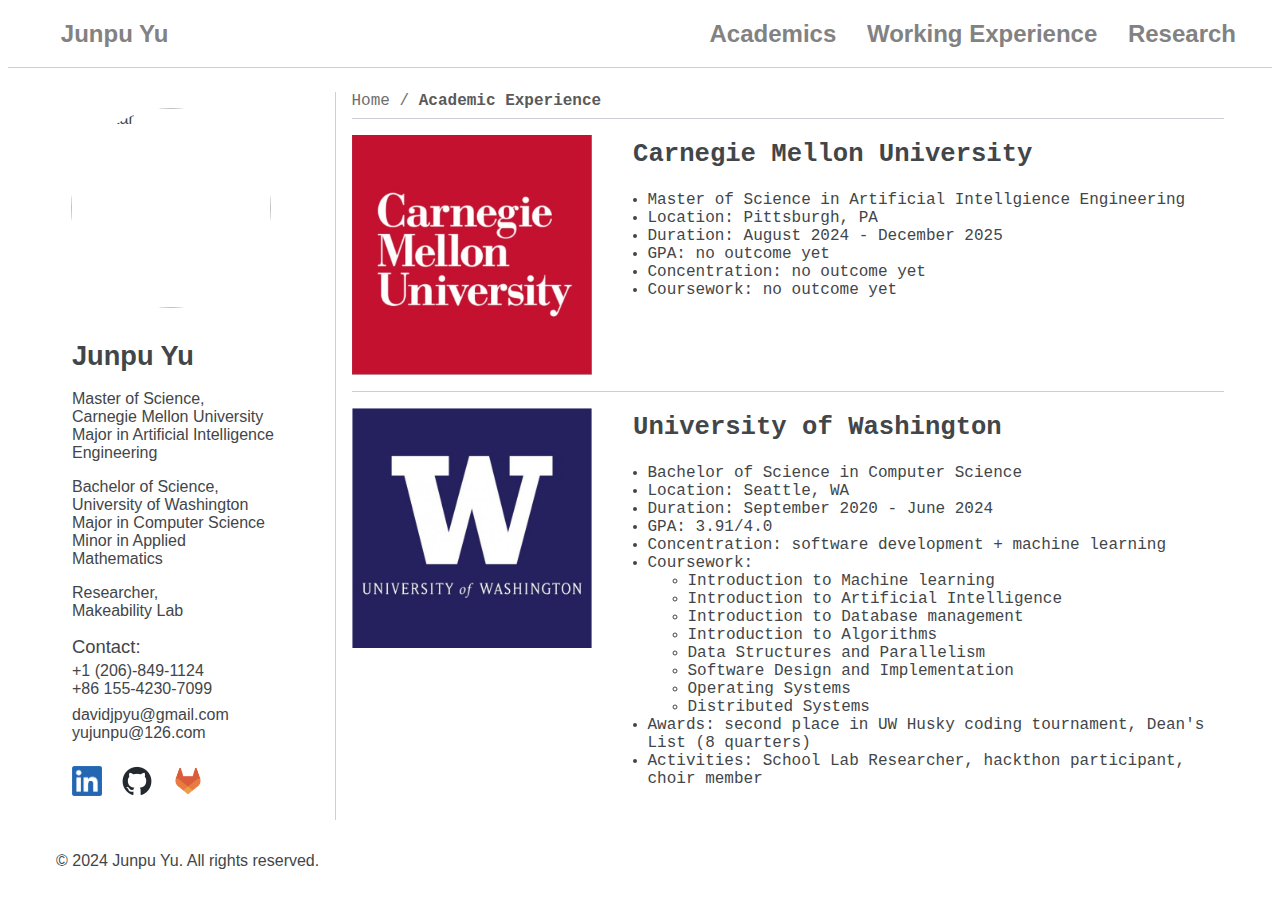
==== Academics.html @ 16754a7a "academics finished PC" ====
<html lang="en">
  <head> <!-- metadata information (not shown) -->
    <!-- support non-English characters -->
    <meta charset="utf-8">
    <!-- for searche engines, etc -->
    <meta name="author" content="Junpu Yu">
    <meta name="description" content="Personal Website of Junpu Yu">
    <meta name="keywords" content="Junpu Yu, Computer Science, Artificial Intelligence, Machine Learning, Research, Software Engineering, University of Washington, Carnegie Mellon University">
    <meta name="viewport" content="width=device-width, initial-scale=1.0, shrink-to-fit=no">
    <!-- title in tab-->
    <title>Junpu Yu Portfolio</title>
    <link rel="stylesheet" href="css/Academics_style.css">
  </head>

  <body>
    <header class="page_heading">
      <div class="page_heading_menu">
        <div class="heading_menu_left">
          <a href="index.html">Junpu Yu</a>
        </div>

        <div class="heading_menu_right">
          <a href="Academics.html">Academics</a>
          <a href="WorkingExperience.html">Working Experience</a>
          <a href="Research.html">Research</a>
        </div>
      </div>
    </header>

    <div class="page_content">
      <div class="side_bar">

        <div class="author_avatar">
          <img src="img/Junpu_Yu_photo.jpg" alt="avatar">
        </div>

        <div class="author_content">
          <h1 class="author_name">
            Junpu Yu
          </h1>
          <div class="author_bio">
            <p>
                Master of Science,
                <br>
                <a href="https://www.cmu.edu/">Carnegie Mellon University</a>
                <br>
                <a href="https://engineering.cmu.edu/education/graduate-studies/programs/ms-aie.html">Major in Artificial Intelligence Engineering</a>
                </a>
            </p>

            <p>
                Bachelor of Science,
                <br>
                <a href="https://www.washington.edu/">University of Washington</a>
                <br>
                <a href="https://www.cs.washington.edu/">Major in Computer Science</a>
                <br>
                <a href="https://amath.washington.edu/">Minor in Applied Mathematics</a>
            </p>

            <p>
                Researcher,
                <br>
                <a href="https://makeabilitylab.cs.washington.edu/">Makeability Lab</a>
            </p>
          </div>

          <div class="author_contact">
            <h2 class="header_small_block-end"> Contact: </h2>
            <p>
              +1 (206)-849-1124
              <br>
              +86 155-4230-7099
            </p>
            <p>
              davidjpyu@gmail.com
              <br>
              yujunpu@126.com
            </p>
          </div>
        </div>

        <div class="social_icon">
          <a href="https://www.linkedin.com/in/junpu-y-18b070189/">
            <img src="img/LinkedIn_logo.png" alt="linkedIn">
          </a>
          <a href="https://github.com/davidjpyu">
            <img src="img/GitHub_logo.png" alt="GitHub">
          </a>
          <a href="https://gitlab.cs.washington.edu/jpyu">
            <img src="img/GitLab_logo.png" alt="GitLab">
          </a>
        </div>    
      </div>

      <div class="main_body">
        <div class="path">
          <a href="index.html">Home</a> /
          <span class="current_path">
            <a href="Academics.html">Academic Experience</a>
          </span>
        </div>
        <div class="education">
          <div class="CMU school">
            <div class="school_img">
              <a href="https://www.cmu.edu/">
                <img src="img/CMU_logo.png" alt="CMU">
              </a>
            </div>
          
            <div class="school_info">
              <h2 class="school_name"> 
                <a href="https://www.cmu.edu/">
                  <b>Carnegie Mellon University</b>
                </a> 
              </h2>

              <div class="school_performance">
                <ul>
                  <li>
                    <a href="https://engineering.cmu.edu/education/graduate-studies/programs/ms-aie.html">Master of Science in Artificial Intellgience Engineering</a>
                  </li>
                  <li>Location: Pittsburgh, PA</li>
                  <li>Duration: August 2024 - December 2025</li>
                  <li>GPA: no outcome yet</li>
                  <li>Concentration: no outcome yet</li>
                  <li>Coursework: no outcome yet</li>
                </ul>
              </div>
            </div>
          </div>

          <div class="UW school">
            <div class="school_img">
              <a href="https://www.washington.edu/">
                <img src="img/UW_logo.png" alt="UW">
              </a>
            </div>
          
            <div class="school_info">
              <h2 class="school_name"> 
                <a href="https://www.washington.edu/">
                  <b>University of Washington</b>
                </a> 
              </h2>

              <div class="school_performance">
                <ul>
                  <li>
                    <a href="https://www.cs.washington.edu/">Bachelor of Science in Computer Science</a>
                  </li>
                  <li>Location: Seattle, WA</li>
                  <li>Duration: September 2020 - June 2024</li>
                  <li>GPA: 3.91/4.0</li>
                  <li>Concentration: software development + machine learning</li>
                  <li>Coursework: 
                    <ul>
                      <li>Introduction to Machine learning</li>
                      <li>Introduction to Artificial Intelligence</li>
                      <li>Introduction to Database management</li>
                      <li>Introduction to Algorithms</li>
                      <li>Data Structures and Parallelism</li>
                      <li>Software Design and Implementation</li>
                      <li>Operating Systems</li>
                      <li>Distributed Systems</li>
                    </ul>
                  <li>Awards: second place in UW Husky coding tournament, Dean's List (8 quarters)</li>
                  <li>Activities: School Lab Researcher, hackthon participant, choir member</li>
                </ul>
              </div>
            </div>
          </div>
        </div>
      </div>
    </div>
       

    <footer class="page_footer">
      <div class="footer_content">
        <p>
          © 2024 Junpu Yu. All rights reserved.
        </p>
      </div>
    </footer>
  </body>
</html>
---- css/Academics_style.css ----
body {
  font-family: "Roboto", "Segoe UI", "Helvetica Neue", "Lucida Grande", Arial, sans-serif;
  font-size: 1em;
  color: #424649;
  /* #3d4144 */
  background-color: rgb(255, 255, 255);
}

h1 {
  font-size: 1.7em;
  font-weight: 700;
  margin-block-start: 0.67em;
  margin-block-end: 0.67em;

}

.side_bar h2 {
  font-size: 1.15em;
  font-weight: 500;
}

a {
  color: inherit;
  text-decoration: inherit;
}


body header {
  font-weight: bold;
  font-size: 1.5em;
  background-color: rgb(255, 255, 255);
  padding: .5em;
  padding-bottom: .8em;
  margin-bottom: 1em;
  margin-left: 0em;
  border-bottom: solid 1px rgb(210, 203, 216);
}

.page_content {
  display: flex;
  justify-content: start;
}

.page_content > .side_bar {
  border-right: solid 1px rgb(210, 203, 216);
}

.page_heading_menu {
  display: flex;
  justify-content: space-between;
}

.page_heading_menu a:hover {
  color: rgb(110, 110, 110);
  text-decoration: underline;
}

.page_heading_menu a {
  color: rgb(130, 130, 130);
  margin-left: 1em;
  justify-content: space-between;
}

.page_heading_menu > .heading_menu_left {
  margin-left: .7em;
}

.page_heading_menu > .heading_menu_right {
  margin-right: 1em;
}

.side_bar {
  box-sizing: border-box;
  width: 20em;
  margin-left: 3em;
  padding-right: 3em;
  font-weight:300;
}

.header_small_block-end {
  margin-block-end: .2em;
}

p {
  margin-block-start: 0em;
  margin-block-end: 1em;
}

.social_icon {
  margin-top: 1.5em;
  margin-left: 1em;
}

.social_icon > a {
    margin-right: 1em;
}

.author_avatar {
  width: 200px;
  height: 200px;
  margin: auto;
  margin-top: 1em;
  margin-bottom: 2em;
}

.author_avatar > img {
  height: 200px;
  width: 200px;
  border-radius: 50%;
  border-color: #424649;
  border-width: 1px;
  object-fit: cover;
  object-position: 50% 30%;
}

.author_content {
  margin-left: 1em;
  width: 13em;
}

.author_contact > p {
  margin-bottom: .5em;
}

.social_icon img {
  width: 30px;
  height: 30px;
}

.main_body {
  font-family: 'Monaco', 'Consolas', 'Courier New', monospace;
  margin-right: 3em;
  margin-left: 1em;
}

.path {
  color: rgb(110, 110, 110);
  margin-bottom: .5em;
}

.path > a:hover {
  color: rgb(90, 90, 90);
}

.path > .current_path {
  color: rgb(90, 90, 90);
  font-weight: bold;
}
.education {
  display: flex;
  flex-direction: column;
  justify-content: space-between;
}

.education > .school {
  display: flex;
  justify-content: flex-start;
  padding-bottom: .5em;
  margin-bottom: .5em;
  border-top: solid 1px rgb(210, 203, 216);
}

.school_img img {
  width: 15em;
  height: 15em;
  margin-right: 1em;
  margin-top: 1em;
}

.school_name {
  font-size: 1.6em;
  font-weight: 400;
  margin-left: 1em;
}

.footer_content {
  margin-top: 2em;
  margin-left: 3em;
}

@media (min-width: 750px) and (max-width: 1099px) {
  .main_body {
    margin-right: 4em;
  }

  .side_bar {
    margin-left: 2em;
  }
}

@media (min-width: 500px) and (max-width: 749px) {
  .main_body {
    margin-right: 3em;
  }

  body header {
    font-weight: bold;
    font-size: 1em;
    background-color: rgb(255, 255, 255);
    padding: .5em;
    padding-bottom: .8em;
    margin-bottom: 1em;
    margin-left: 0em;
    border-bottom: solid 1px rgb(210, 203, 216);
  }

  .side_bar {
    margin-left: 1em;
  }
}

/* Media query for mobile devices */
@media (max-width: 499px) {

  body {
    font-size: .8em;
	  color: #000000;
  }

  h1 {
    font-size: 1.2em;
  }

  body header {
    font-size: 1em;
  }

  .page_heading_menu a {
    color: rgb(130, 130, 130);
    margin-left: .5em;
    justify-content: space-between;
  }

  .page_heading_menu > .heading_menu_left {
    margin-left: .7em;
  }

  .page_heading_menu > .heading_menu_right {
    margin-right: .2em;
  }

  .header_small_block-end {
    margin-block-end: .2em;
  }

  .side_bar {
    width: auto;
    margin-left: 0em;
    padding-right: 0em;
  }

  .side_bar h2 {
    font-size: 1em;
  }

  .author_avatar {
    width: 100px;
    height: 100px;
  }

  .author_avatar > img {
    height: 100px;
    width: 100px;
  }

  .author_content {
    margin-left: 0.5em;
    width: 12em;
  }

  .author_contact > p {
    margin-bottom: .5em;
  }

  .social_icon img {
    width: 25px;
    height: 25px;
  }

  .main_body {
    margin-right: 1em;
  }

  .footer_content {
    margin-top: 1em;
    margin-left: 1em;
  }

}
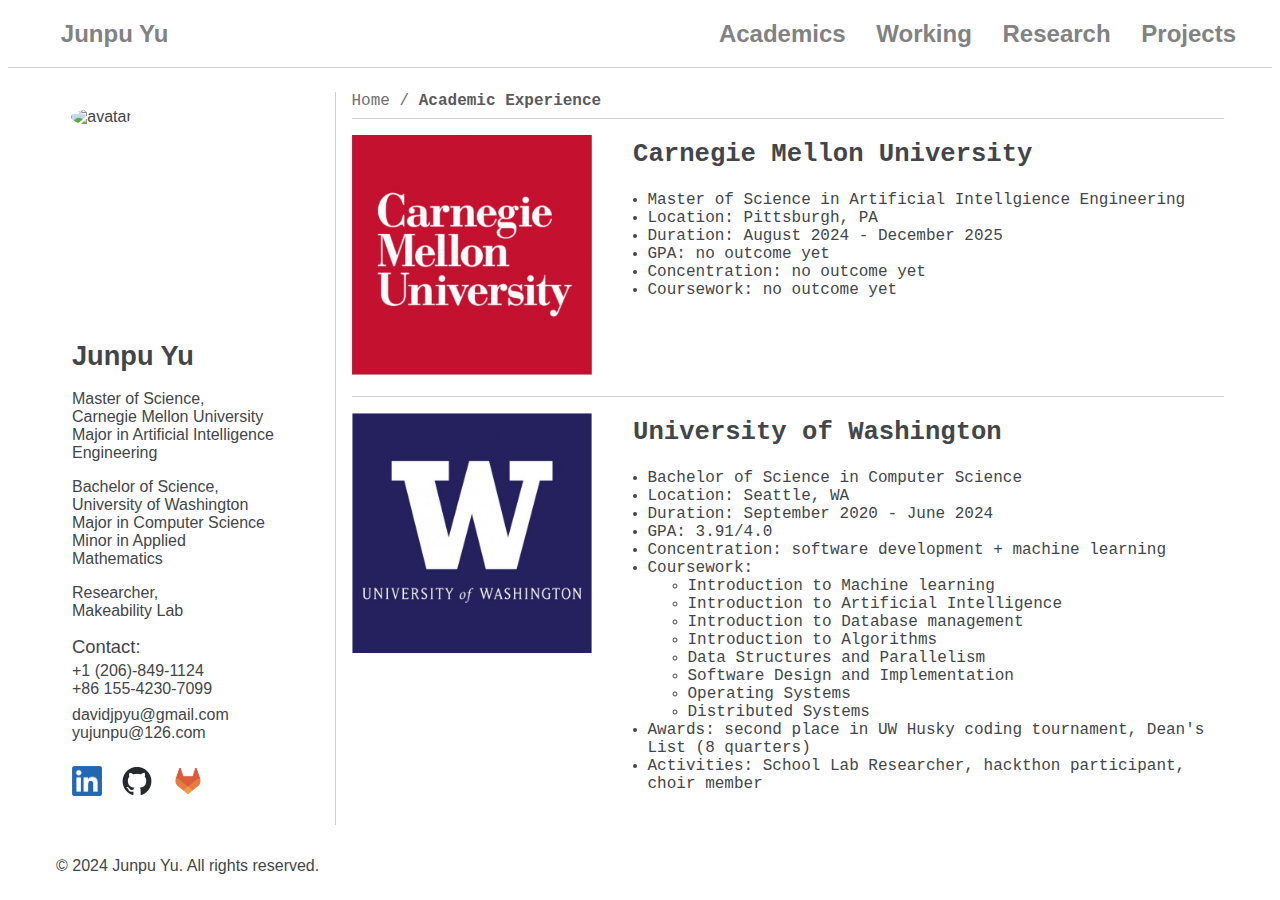
==== commit 9d78e813: "working, research, projects PC finished" ====
--- a/Academics.html
+++ b/Academics.html
@@ -1,14 +1,15 @@
+<!DOCTYPE html>
 <html lang="en">
   <head> <!-- metadata information (not shown) -->
     <!-- support non-English characters -->
     <meta charset="utf-8">
     <!-- for searche engines, etc -->
     <meta name="author" content="Junpu Yu">
-    <meta name="description" content="Personal Website of Junpu Yu">
-    <meta name="keywords" content="Junpu Yu, Computer Science, Artificial Intelligence, Machine Learning, Research, Software Engineering, University of Washington, Carnegie Mellon University">
+    <meta name="description" content="Junpu Yu's academic experience">
+    <meta name="keywords" content="Junpu Yu, Academic, Experience">
     <meta name="viewport" content="width=device-width, initial-scale=1.0, shrink-to-fit=no">
     <!-- title in tab-->
-    <title>Junpu Yu Portfolio</title>
+    <title>Junpu Yu Academic Experience</title>
     <link rel="stylesheet" href="css/Academics_style.css">
   </head>
 
@@ -21,8 +22,9 @@
 
         <div class="heading_menu_right">
           <a href="Academics.html">Academics</a>
-          <a href="WorkingExperience.html">Working Experience</a>
+          <a href="Working.html">Working</a>
           <a href="Research.html">Research</a>
+          <a href="Projects.html">Projects</a>
         </div>
       </div>
     </header>
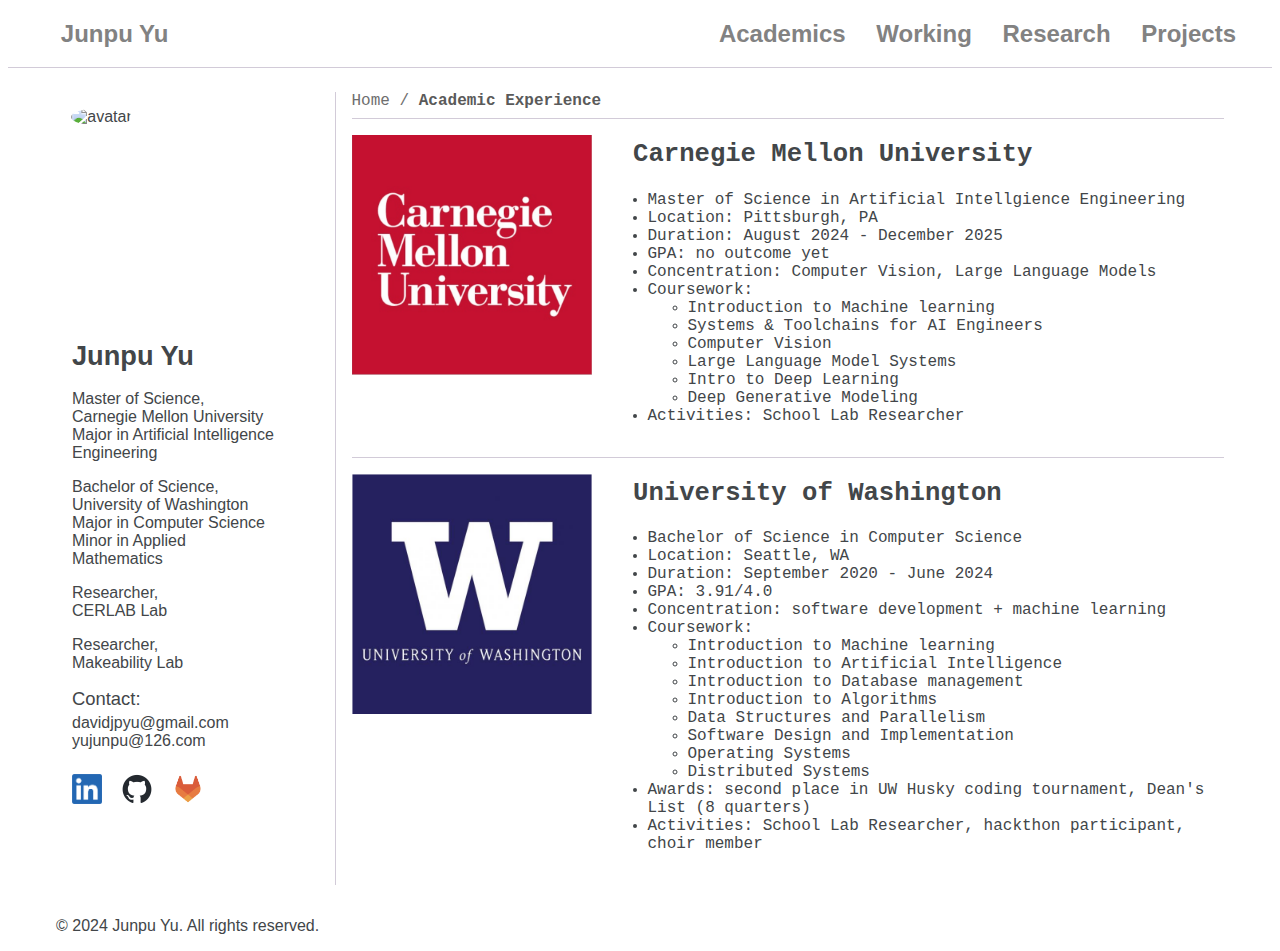
==== commit 7ac29da9: "update all Nov 5 2024" ====
--- a/Academics.html
+++ b/Academics.html
@@ -9,8 +9,9 @@
     <meta name="keywords" content="Junpu Yu, Academic, Experience">
     <meta name="viewport" content="width=device-width, initial-scale=1.0, shrink-to-fit=no">
     <!-- title in tab-->
-    <title>Junpu Yu Academic Experience</title>
+    <title>Junpu Yu | Academic Experience</title>
     <link rel="stylesheet" href="css/Academics_style.css">
+    <link rel="icon" href="img/Junpu_Yu_logo.png" type="image/x-icon">
   </head>
 
   <body>
@@ -46,7 +47,7 @@
                 <br>
                 <a href="https://www.cmu.edu/">Carnegie Mellon University</a>
                 <br>
-                <a href="https://engineering.cmu.edu/education/graduate-studies/programs/ms-aie.html">Major in Artificial Intelligence Engineering</a>
+                <a href="https://www.ece.cmu.edu/academics/ms-ai/standard-program.html">Major in Artificial Intelligence Engineering</a>
                 </a>
             </p>
 
@@ -59,7 +60,12 @@
                 <br>
                 <a href="https://amath.washington.edu/">Minor in Applied Mathematics</a>
             </p>
-
+            
+            <p>
+              Researcher,
+              <br>
+              CERLAB Lab
+            </p>
             <p>
                 Researcher,
                 <br>
@@ -69,11 +75,6 @@
 
           <div class="author_contact">
             <h2 class="header_small_block-end"> Contact: </h2>
-            <p>
-              +1 (206)-849-1124
-              <br>
-              +86 155-4230-7099
-            </p>
             <p>
               davidjpyu@gmail.com
               <br>
@@ -120,13 +121,23 @@
               <div class="school_performance">
                 <ul>
                   <li>
-                    <a href="https://engineering.cmu.edu/education/graduate-studies/programs/ms-aie.html">Master of Science in Artificial Intellgience Engineering</a>
+                    <a href="https://www.ece.cmu.edu/academics/ms-ai/standard-program.html">Master of Science in Artificial Intellgience Engineering</a>
                   </li>
                   <li>Location: Pittsburgh, PA</li>
                   <li>Duration: August 2024 - December 2025</li>
                   <li>GPA: no outcome yet</li>
-                  <li>Concentration: no outcome yet</li>
-                  <li>Coursework: no outcome yet</li>
+                  <li>Concentration: Computer Vision, Large Language Models</li>
+                  <li>Coursework: 
+                    <ul>
+                      <li>Introduction to Machine learning</li>
+                      <li>Systems & Toolchains for AI Engineers</li>
+                      <li>Computer Vision</li>
+                      <li>Large Language Model Systems</li>
+                      <li>Intro to Deep Learning</li>
+                      <li>Deep Generative Modeling</li>
+                    </ul>
+                  </li>
+                  <li>Activities: School Lab Researcher</li>
                 </ul>
               </div>
             </div>
@@ -166,6 +177,7 @@
                       <li>Operating Systems</li>
                       <li>Distributed Systems</li>
                     </ul>
+                  </li>
                   <li>Awards: second place in UW Husky coding tournament, Dean's List (8 quarters)</li>
                   <li>Activities: School Lab Researcher, hackthon participant, choir member</li>
                 </ul>
--- a/css/Academics_style.css
+++ b/css/Academics_style.css
@@ -2,7 +2,6 @@
   font-family: "Roboto", "Segoe UI", "Helvetica Neue", "Lucida Grande", Arial, sans-serif;
   font-size: 1em;
   color: #424649;
-  /* #3d4144 */
   background-color: rgb(255, 255, 255);
 }
 
@@ -133,6 +132,10 @@
   margin-left: 1em;
 }
 
+.main_body a:hover {
+  color: rgb(90, 50, 170);
+}
+
 .path {
   color: rgb(110, 110, 110);
   margin-bottom: .5em;
@@ -146,6 +149,11 @@
   color: rgb(90, 90, 90);
   font-weight: bold;
 }
+
+.path > .current_path > a:hover{
+  color: rgb(90, 90, 90);
+}
+
 .education {
   display: flex;
   flex-direction: column;
@@ -243,16 +251,6 @@
     margin-block-end: .2em;
   }
 
-  .side_bar {
-    width: auto;
-    margin-left: 0em;
-    padding-right: 0em;
-  }
-
-  .side_bar h2 {
-    font-size: 1em;
-  }
-
   .author_avatar {
     width: 100px;
     height: 100px;
@@ -281,6 +279,30 @@
     margin-right: 1em;
   }
 
+  .side_bar {
+    display: none;
+  }
+
+  .education > .school {
+    flex-direction: column;
+  }
+
+  .school_img {
+    flex-direction: row;
+    justify-content: space-between;
+    margin-left:auto;
+    margin-right:auto;
+  }
+
+  .school_img img {
+    height: 10em;
+    width: auto;
+  }
+
+  .school_name {
+    text-align: center;
+  }
+
   .footer_content {
     margin-top: 1em;
     margin-left: 1em;
